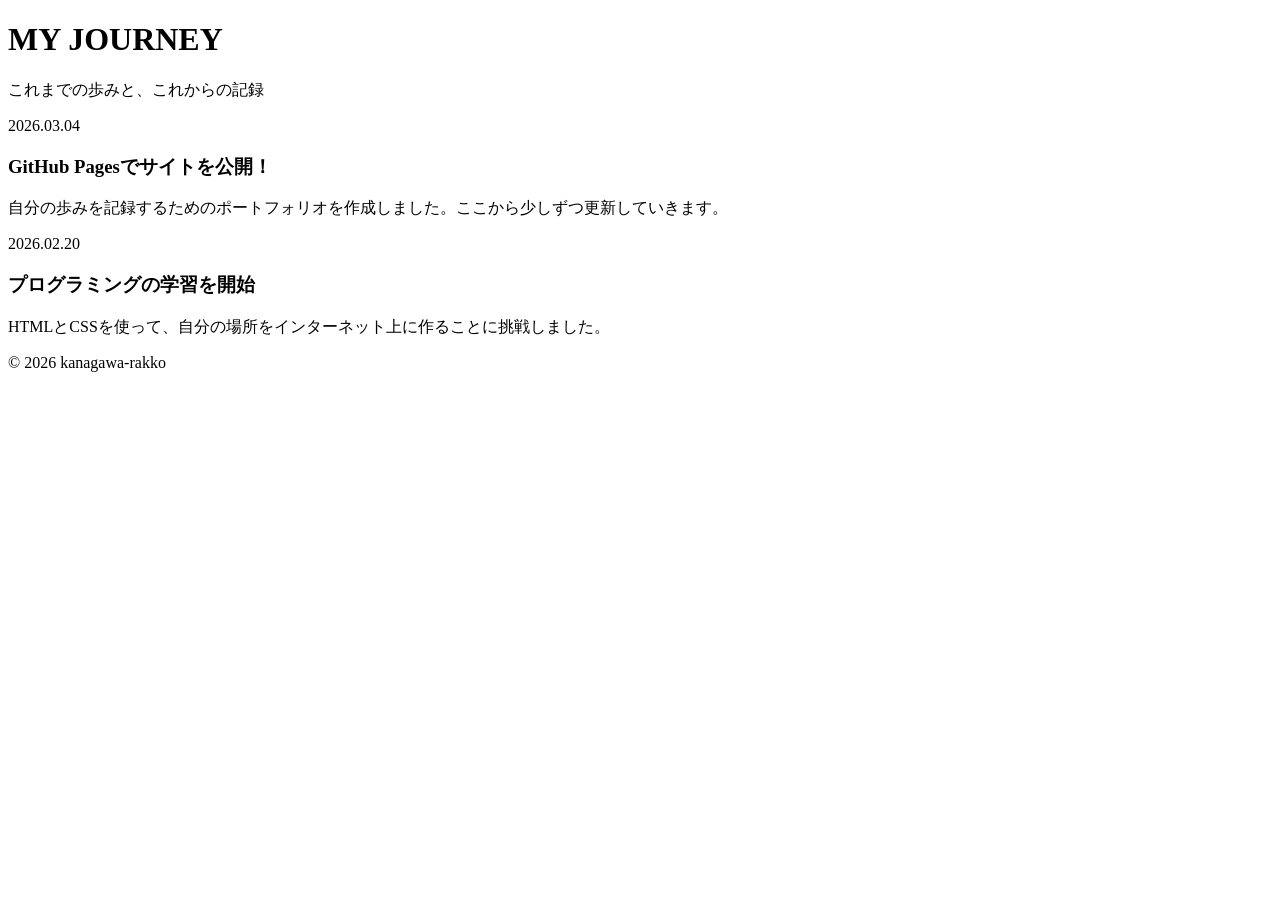
==== index.html @ c479dab9 "Create index.html" ====
<!DOCTYPE html>
<html lang="ja">
<head>
    <meta charset="UTF-8">
    <meta name="viewport" content="width=device-width, initial-scale=1.0">
    <title>KANAGAWA-RAKKO'S JOURNEY</title>
    <link rel="stylesheet" href="style.css">
</head>
<body>

    <header>
        <h1>MY JOURNEY</h1>
        <p>これまでの歩みと、これからの記録</p>
    </header>

    <main class="timeline">

        <div class="event">
            <span class="date">2026.03.04</span>
            <h3>GitHub Pagesでサイトを公開！</h3>
            <p>自分の歩みを記録するためのポートフォリオを作成しました。ここから少しずつ更新していきます。</p>
        </div>
        <div class="event">
            <span class="date">2026.02.20</span>
            <h3>プログラミングの学習を開始</h3>
            <p>HTMLとCSSを使って、自分の場所をインターネット上に作ることに挑戦しました。</p>
        </div>

    </main>

    <footer>
        <p>&copy; 2026 kanagawa-rakko</p>
    </footer>

</body>
</html>
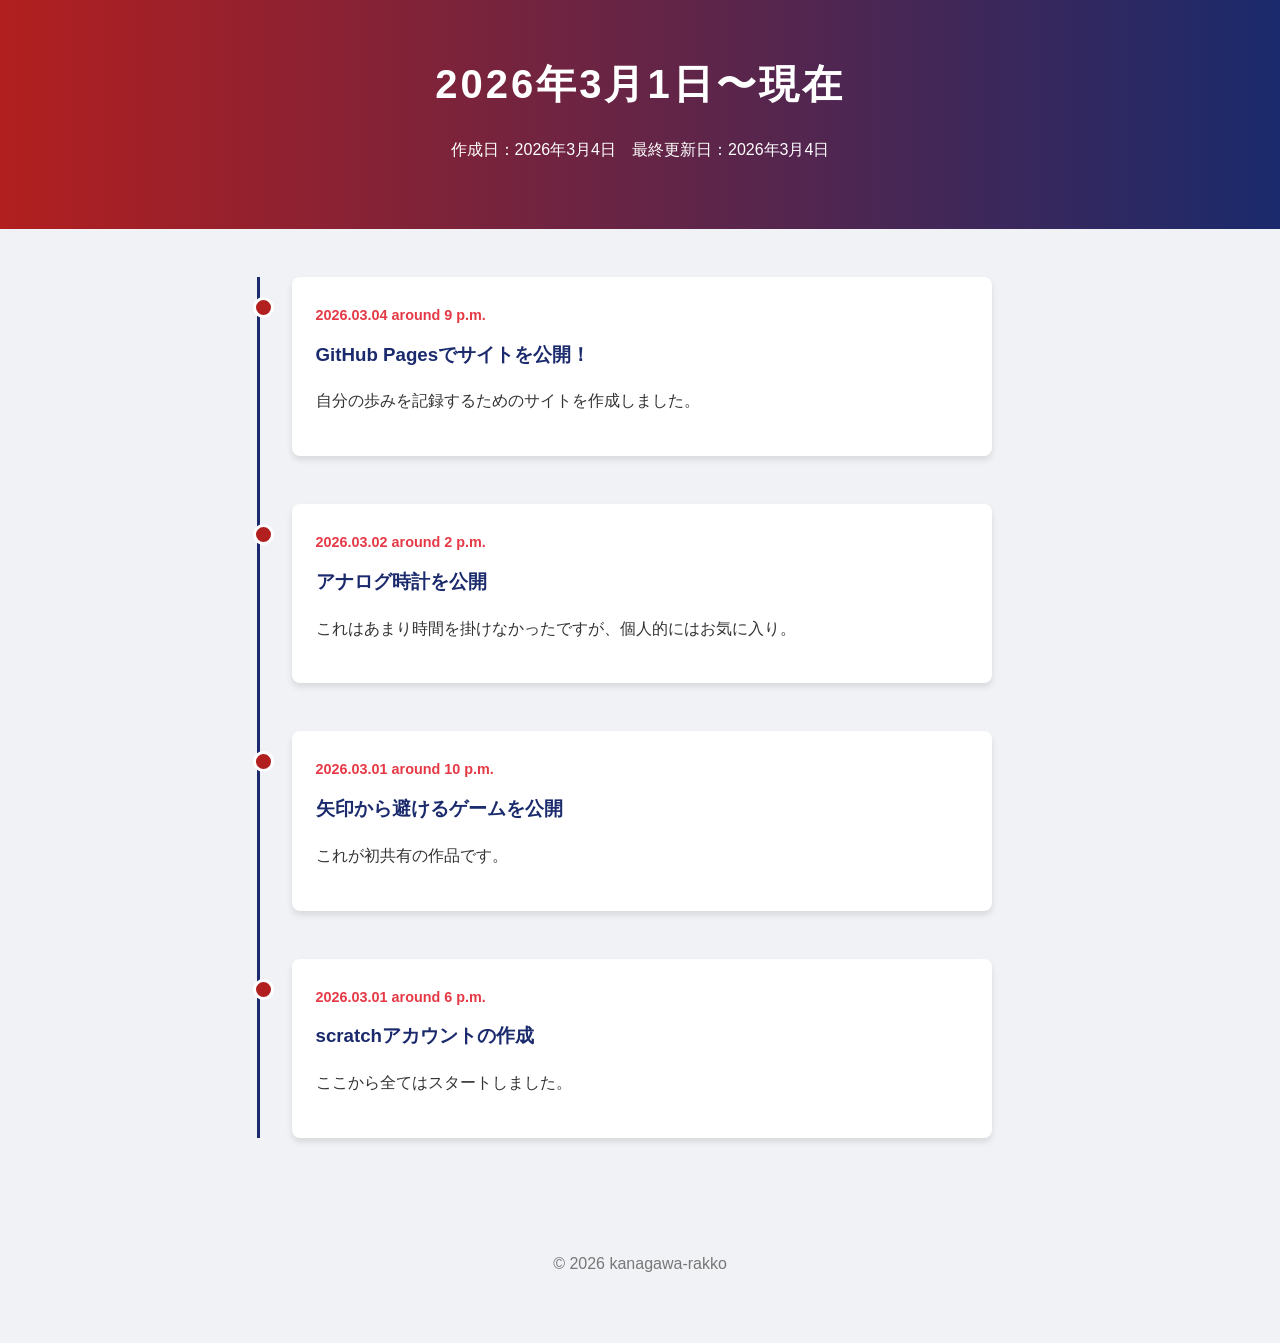
==== commit 8d715b9a: "Update index.html" ====
--- a/index.html
+++ b/index.html
@@ -3,28 +3,39 @@
 <head>
     <meta charset="UTF-8">
     <meta name="viewport" content="width=device-width, initial-scale=1.0">
-    <title>KANAGAWA-RAKKO'S JOURNEY</title>
+    <title>kanagawa-rakkoの歩み</title>
     <link rel="stylesheet" href="style.css">
 </head>
 <body>
 
     <header>
-        <h1>MY JOURNEY</h1>
-        <p>これまでの歩みと、これからの記録</p>
+        <h1>2026年3月1日〜現在</h1>
+        <p>作成日：2026年3月4日　最終更新日：2026年3月4日</p>
     </header>
 
     <main class="timeline">
 
         <div class="event">
-            <span class="date">2026.03.04</span>
+            <span class="date">2026.03.04 around 9 p.m.</span>
             <h3>GitHub Pagesでサイトを公開！</h3>
-            <p>自分の歩みを記録するためのポートフォリオを作成しました。ここから少しずつ更新していきます。</p>
+            <p>自分の歩みを記録するためのサイトを作成しました。</p>
         </div>
         <div class="event">
-            <span class="date">2026.02.20</span>
-            <h3>プログラミングの学習を開始</h3>
-            <p>HTMLとCSSを使って、自分の場所をインターネット上に作ることに挑戦しました。</p>
+            <span class="date">2026.03.02 around 2 p.m.</span>
+            <h3>アナログ時計を公開</h3>
+            <p>これはあまり時間を掛けなかったですが、個人的にはお気に入り。</p>
         </div>
+        <div class="event">
+            <span class="date">2026.03.01 around 10 p.m.</span>
+            <h3>矢印から避けるゲームを公開</h3>
+            <p>これが初共有の作品です。</p>
+        </div>
+        <div class="event">
+            <span class="date">2026.03.01 around 6 p.m.</span>
+            <h3>scratchアカウントの作成</h3>
+            <p>ここから全てはスタートしました。</p>
+        </div>
+        
 
     </main>
 
--- a/style.css
+++ b/style.css
@@ -0,0 +1,73 @@
+/* 全体の設定 */
+body {
+    font-family: "Helvetica Neue", Arial, "Hiragino Kaku Gothic ProN", "Hiragino Sans", sans-serif;
+    line-height: 1.8;
+    color: #333;
+    background-color: #f0f2f5;
+    margin: 0;
+    padding: 0;
+}
+
+/* ヘッダー（一番上の部分） */
+header {
+    background: #1a2a6c;
+    background: linear-gradient(to right, #b21f1f, #1a2a6c); /* カッコいいグラデーション */
+    color: white;
+    text-align: center;
+    padding: 3rem 1rem;
+}
+
+header h1 {
+    margin: 0;
+    letter-spacing: 3px;
+    font-size: 2.5rem;
+}
+
+/* タイムラインの外枠 */
+.timeline {
+    max-width: 700px;
+    margin: 3rem auto;
+    padding: 0 2rem;
+    border-left: 3px solid #1a2a6c; /* 左側の縦線 */
+}
+
+/* 各出来事の塊 */
+.event {
+    position: relative;
+    margin-bottom: 3rem;
+    padding-left: 2rem;
+    background: white;
+    padding: 1.5rem;
+    border-radius: 8px;
+    box-shadow: 0 4px 6px rgba(0,0,0,0.1);
+}
+
+/* タイムラインの丸い点 */
+.event::before {
+    content: '';
+    position: absolute;
+    left: -39px; /* 縦線の上に合わせる調整 */
+    top: 20px;
+    width: 15px;
+    height: 15px;
+    background: #b21f1f;
+    border: 3px solid white;
+    border-radius: 50%;
+}
+
+.date {
+    font-weight: bold;
+    color: #e63946;
+    font-size: 0.9rem;
+}
+
+h3 {
+    margin: 0.5rem 0;
+    color: #1a2a6c;
+}
+
+footer {
+    text-align: center;
+    padding: 3rem;
+    color: #777;
+}
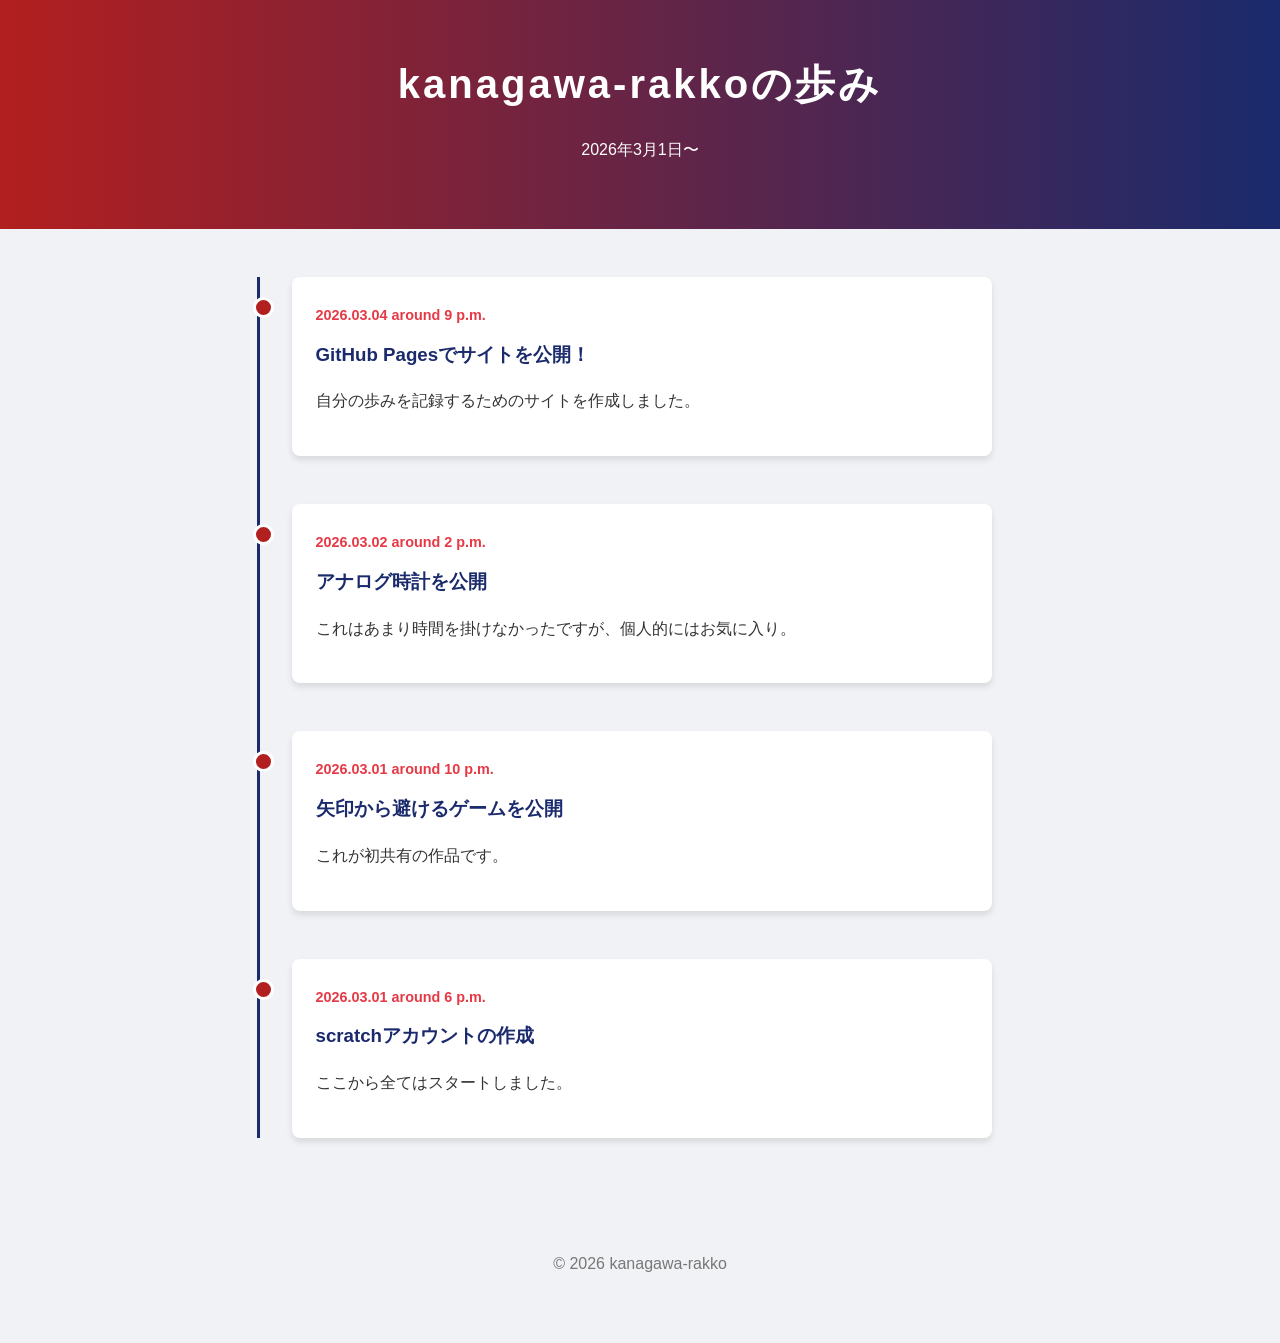
==== commit 55cd1b95: "Update index.html" ====
--- a/index.html
+++ b/index.html
@@ -3,14 +3,14 @@
 <head>
     <meta charset="UTF-8">
     <meta name="viewport" content="width=device-width, initial-scale=1.0">
-    <title>kanagawa-rakkoの歩み</title>
+    <title>kanagawa-rakko</title>
     <link rel="stylesheet" href="style.css">
 </head>
 <body>
 
     <header>
-        <h1>2026年3月1日〜現在</h1>
-        <p>作成日：2026年3月4日　最終更新日：2026年3月4日</p>
+        <h1>kanagawa-rakkoの歩み</h1>
+        <p>2026年3月1日〜</p>
     </header>
 
     <main class="timeline">
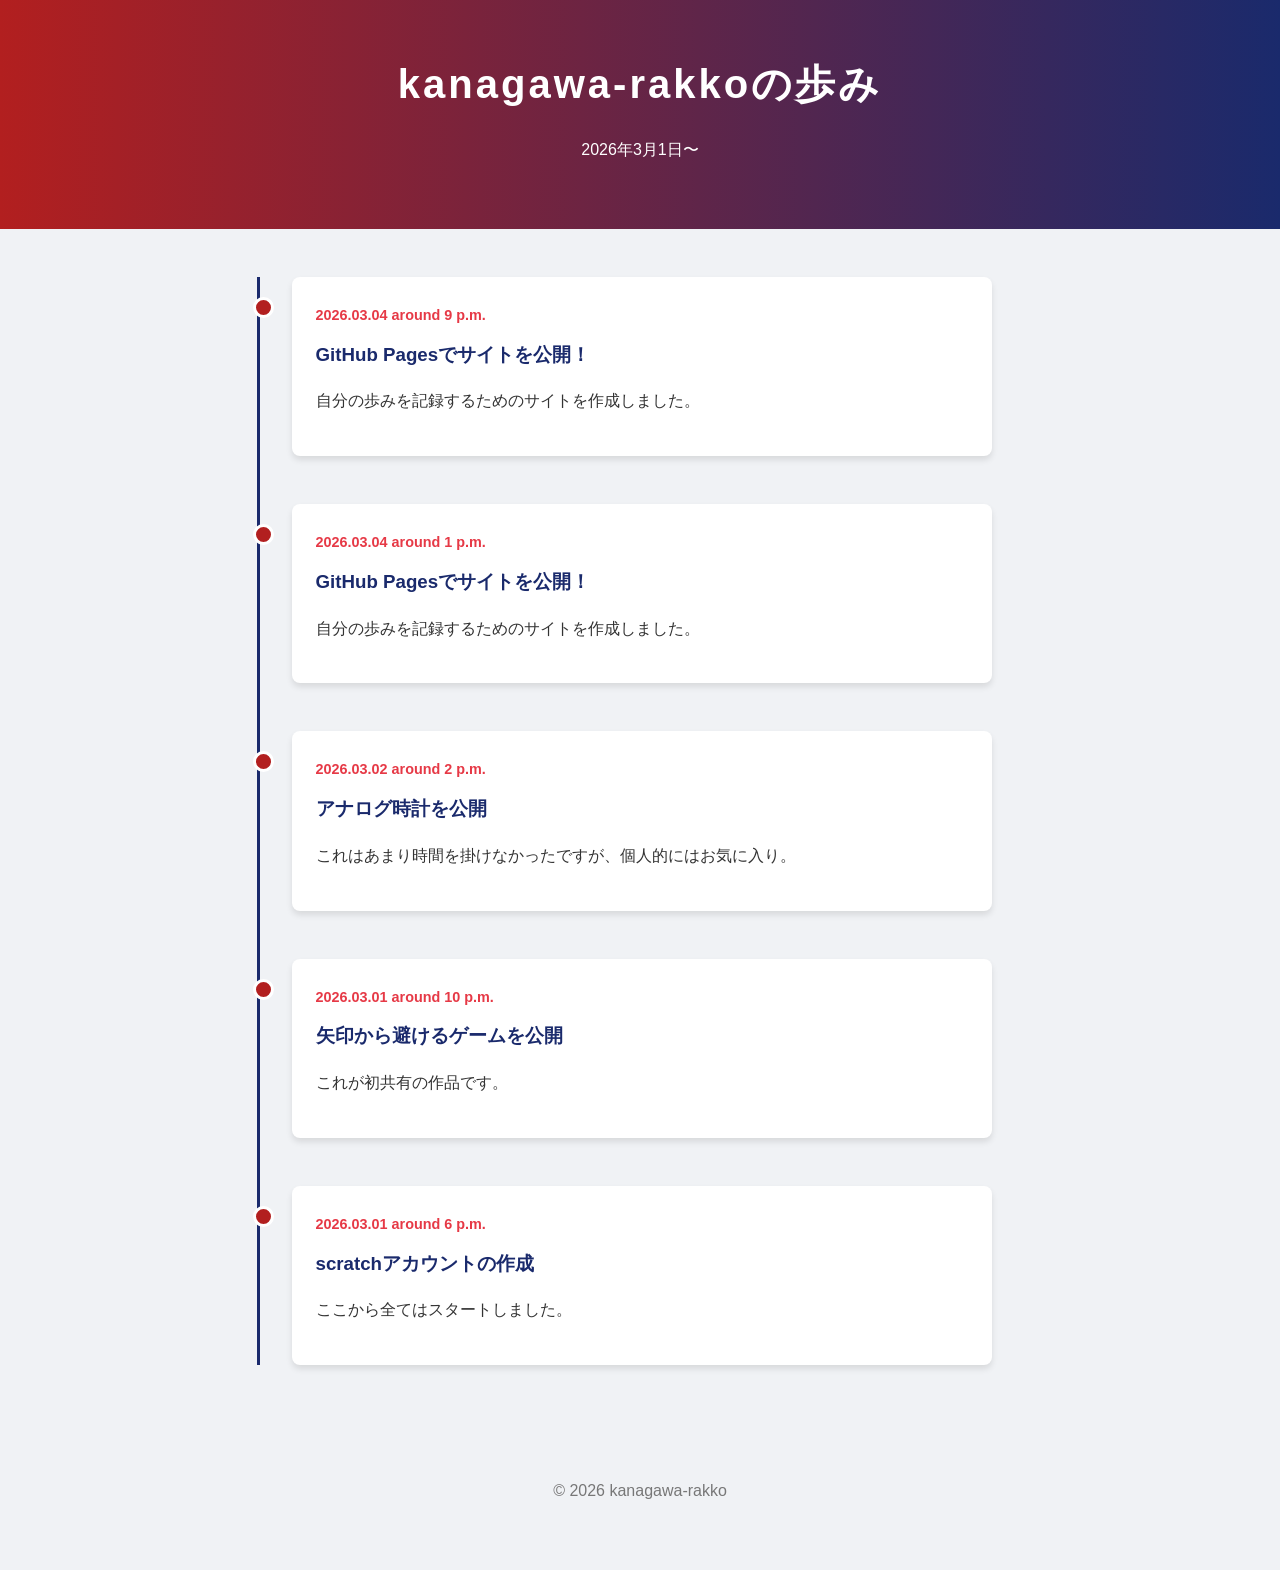
==== commit 55b3878e: "Update index.html" ====
--- a/index.html
+++ b/index.html
@@ -5,6 +5,7 @@
     <meta name="viewport" content="width=device-width, initial-scale=1.0">
     <title>kanagawa-rakko</title>
     <link rel="stylesheet" href="style.css">
+    <meta name="robots" content="noindex,nofollow">
 </head>
 <body>
 
@@ -17,6 +18,11 @@
 
         <div class="event">
             <span class="date">2026.03.04 around 9 p.m.</span>
+            <h3>GitHub Pagesでサイトを公開！</h3>
+            <p>自分の歩みを記録するためのサイトを作成しました。</p>
+        </div>
+        <div class="event">
+            <span class="date">2026.03.04 around 1 p.m.</span>
             <h3>GitHub Pagesでサイトを公開！</h3>
             <p>自分の歩みを記録するためのサイトを作成しました。</p>
         </div>
